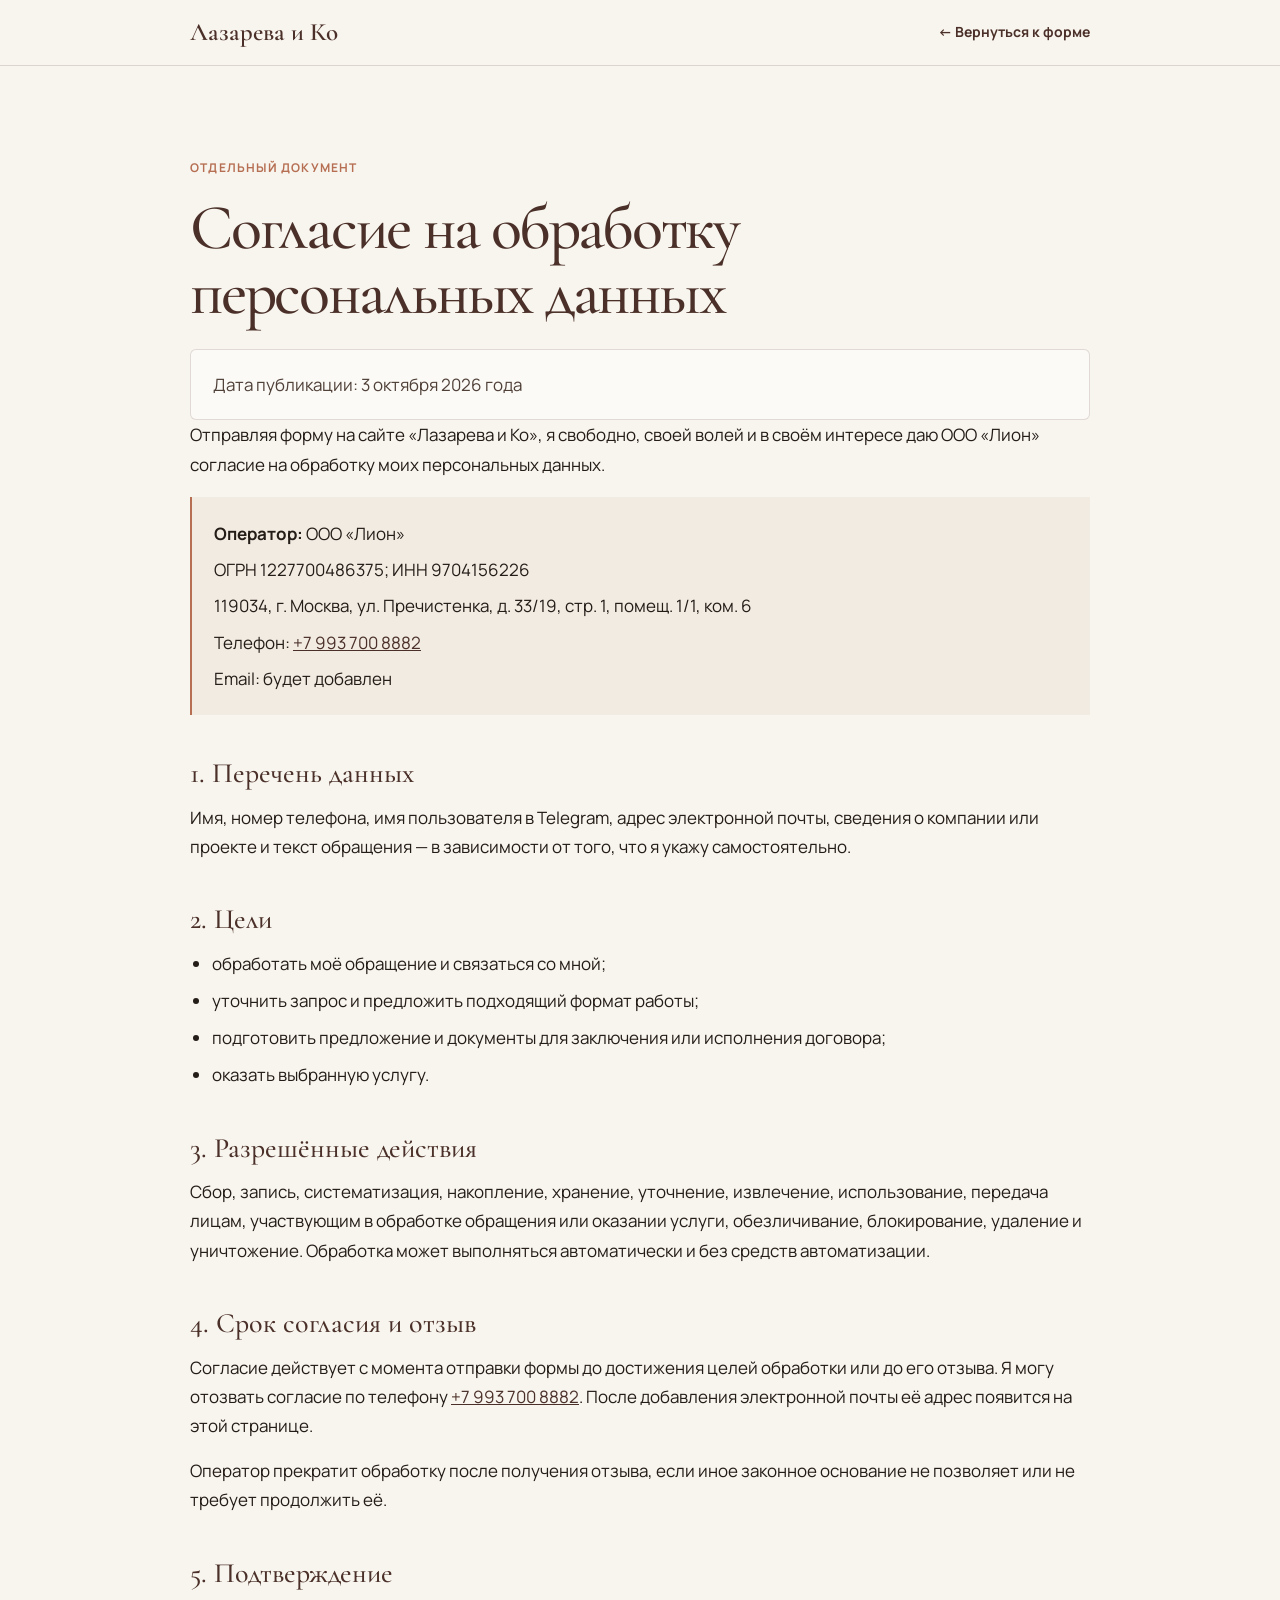
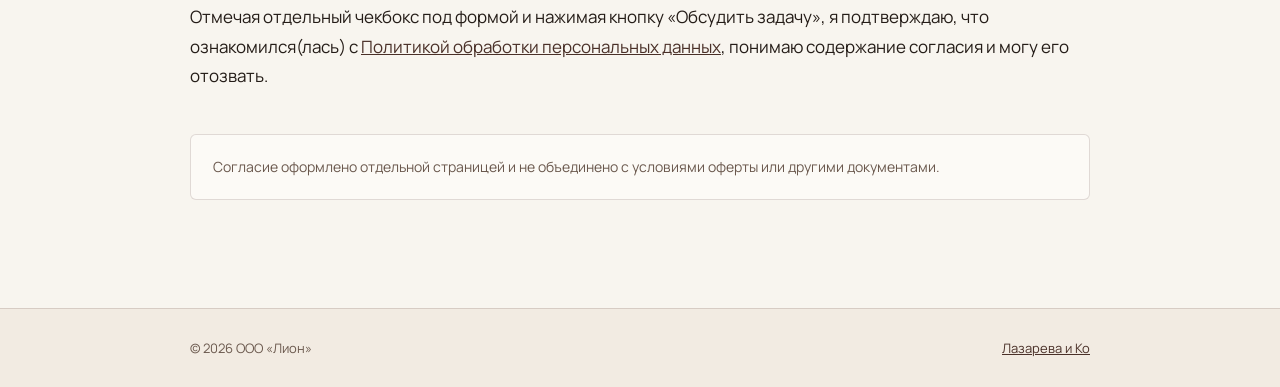
==== consent.html @ f6e2cd17 "Добавить документы и фото Анны" ====
<!doctype html>
<html lang="ru">
<head>
  <meta charset="utf-8">
  <meta name="viewport" content="width=device-width,initial-scale=1">
  <title>Согласие на обработку персональных данных — Лазарева и Ко</title>
  <link rel="preconnect" href="https://fonts.googleapis.com"><link rel="preconnect" href="https://fonts.gstatic.com" crossorigin>
  <link href="https://fonts.googleapis.com/css2?family=Cormorant+Garamond:wght@500;600&family=Manrope:wght@400;500;600;700&display=swap" rel="stylesheet"><link rel="stylesheet" href="legal.css">
</head>
<body>
<header class="legal-header"><div class="legal-header__inner"><a class="brand" href="index.html">Лазарева и Ко</a><a class="back" href="index.html#form">← Вернуться к форме</a></div></header>
<main class="legal-main">
  <p class="eyebrow">Отдельный документ</p>
  <h1>Согласие на обработку персональных данных</h1>
  <div class="meta">Дата публикации: 3 октября 2026 года</div>
  <p>Отправляя форму на сайте «Лазарева и Ко», я свободно, своей волей и в своём интересе даю ООО «Лион» согласие на обработку моих персональных данных.</p>
  <div class="details">
    <p><strong>Оператор:</strong> ООО «Лион»</p>
    <p>ОГРН 1227700486375; ИНН 9704156226</p>
    <p>119034, г. Москва, ул. Пречистенка, д. 33/19, стр. 1, помещ. 1/1, ком. 6</p>
    <p>Телефон: <a href="tel:+79937008882">+7 993 700 8882</a></p>
    <p>Email: <span data-contact-email>будет добавлен</span></p>
  </div>

  <h2>1. Перечень данных</h2>
  <p>Имя, номер телефона, имя пользователя в Telegram, адрес электронной почты, сведения о компании или проекте и текст обращения — в зависимости от того, что я укажу самостоятельно.</p>

  <h2>2. Цели</h2>
  <ul>
    <li>обработать моё обращение и связаться со мной;</li>
    <li>уточнить запрос и предложить подходящий формат работы;</li>
    <li>подготовить предложение и документы для заключения или исполнения договора;</li>
    <li>оказать выбранную услугу.</li>
  </ul>

  <h2>3. Разрешённые действия</h2>
  <p>Сбор, запись, систематизация, накопление, хранение, уточнение, извлечение, использование, передача лицам, участвующим в обработке обращения или оказании услуги, обезличивание, блокирование, удаление и уничтожение. Обработка может выполняться автоматически и без средств автоматизации.</p>

  <h2>4. Срок согласия и отзыв</h2>
  <p>Согласие действует с момента отправки формы до достижения целей обработки или до его отзыва. Я могу отозвать согласие по телефону <a href="tel:+79937008882">+7 993 700 8882</a>. После добавления электронной почты её адрес появится на этой странице.</p>
  <p>Оператор прекратит обработку после получения отзыва, если иное законное основание не позволяет или не требует продолжить её.</p>

  <h2>5. Подтверждение</h2>
  <p>Отмечая отдельный чекбокс под формой и нажимая кнопку «Обсудить задачу», я подтверждаю, что ознакомился(лась) с <a href="privacy.html">Политикой обработки персональных данных</a>, понимаю содержание согласия и могу его отозвать.</p>
  <p class="note">Согласие оформлено отдельной страницей и не объединено с условиями оферты или другими документами.</p>
</main>
<footer class="legal-footer"><div class="legal-footer__inner"><span>© 2026 ООО «Лион»</span><a href="index.html">Лазарева и Ко</a></div></footer>
</body>
</html>
---- legal.css ----
:root{
  --cream:#f8f5ef;
  --card:#fcfaf6;
  --wash:#f2ebe2;
  --cocoa:#4a3028;
  --ink:#241c17;
  --text:#4f4038;
  --taupe:#6a584d;
  --copper:#b66f52;
  --line:rgba(74,48,40,.16);
  --serif:'Cormorant Garamond',Georgia,'Times New Roman',serif;
  --sans:'Manrope',Arial,sans-serif;
}
*{box-sizing:border-box}
html{background:var(--cream);scroll-behavior:smooth}
body{margin:0;color:var(--ink);background:var(--cream);font:400 17px/1.72 var(--sans);-webkit-font-smoothing:antialiased}
a{color:var(--cocoa)}
a:hover{color:var(--copper)}
.legal-header{border-bottom:1px solid var(--line);background:rgba(248,245,239,.94)}
.legal-header__inner,.legal-main,.legal-footer__inner{width:min(calc(100% - 40px),900px);margin:0 auto}
.legal-header__inner{display:flex;align-items:center;justify-content:space-between;gap:24px;padding:20px 0}
.brand{font:600 25px/1 var(--serif);text-decoration:none}
.back{font-size:14px;font-weight:700;text-decoration:none}
.legal-main{padding:clamp(54px,8vw,92px) 0}
.eyebrow{margin:0 0 16px;color:var(--copper);font-size:12px;font-weight:700;letter-spacing:.1em;text-transform:uppercase}
h1,h2{font-family:var(--serif);font-weight:500;color:var(--cocoa)}
h1{max-width:760px;margin:0;font-size:clamp(38px,6vw,64px);letter-spacing:-.035em;line-height:1.02}
h2{margin:42px 0 12px;font-size:28px;line-height:1.2}
p{margin:0 0 16px}
ul{margin:10px 0 20px;padding-left:22px}
li+li{margin-top:8px}
.meta{margin-top:24px;padding:20px 22px;border:1px solid var(--line);border-radius:6px;background:var(--card);color:var(--text)}
.details{margin:18px 0 28px;padding:22px;border-left:2px solid var(--copper);background:var(--wash)}
.details p{margin:0}
.details p+p{margin-top:7px}
.note{margin-top:44px;padding:20px 22px;border:1px solid var(--line);border-radius:6px;background:var(--card);font-size:14px;color:var(--taupe)}
.legal-footer{padding:28px 0;border-top:1px solid var(--line);background:var(--wash);font-size:13px;color:var(--taupe)}
.legal-footer__inner{display:flex;flex-wrap:wrap;justify-content:space-between;gap:12px 24px}
@media(max-width:640px){.legal-header__inner{align-items:flex-start;flex-direction:column}.legal-main{padding-top:44px}h2{margin-top:34px}}
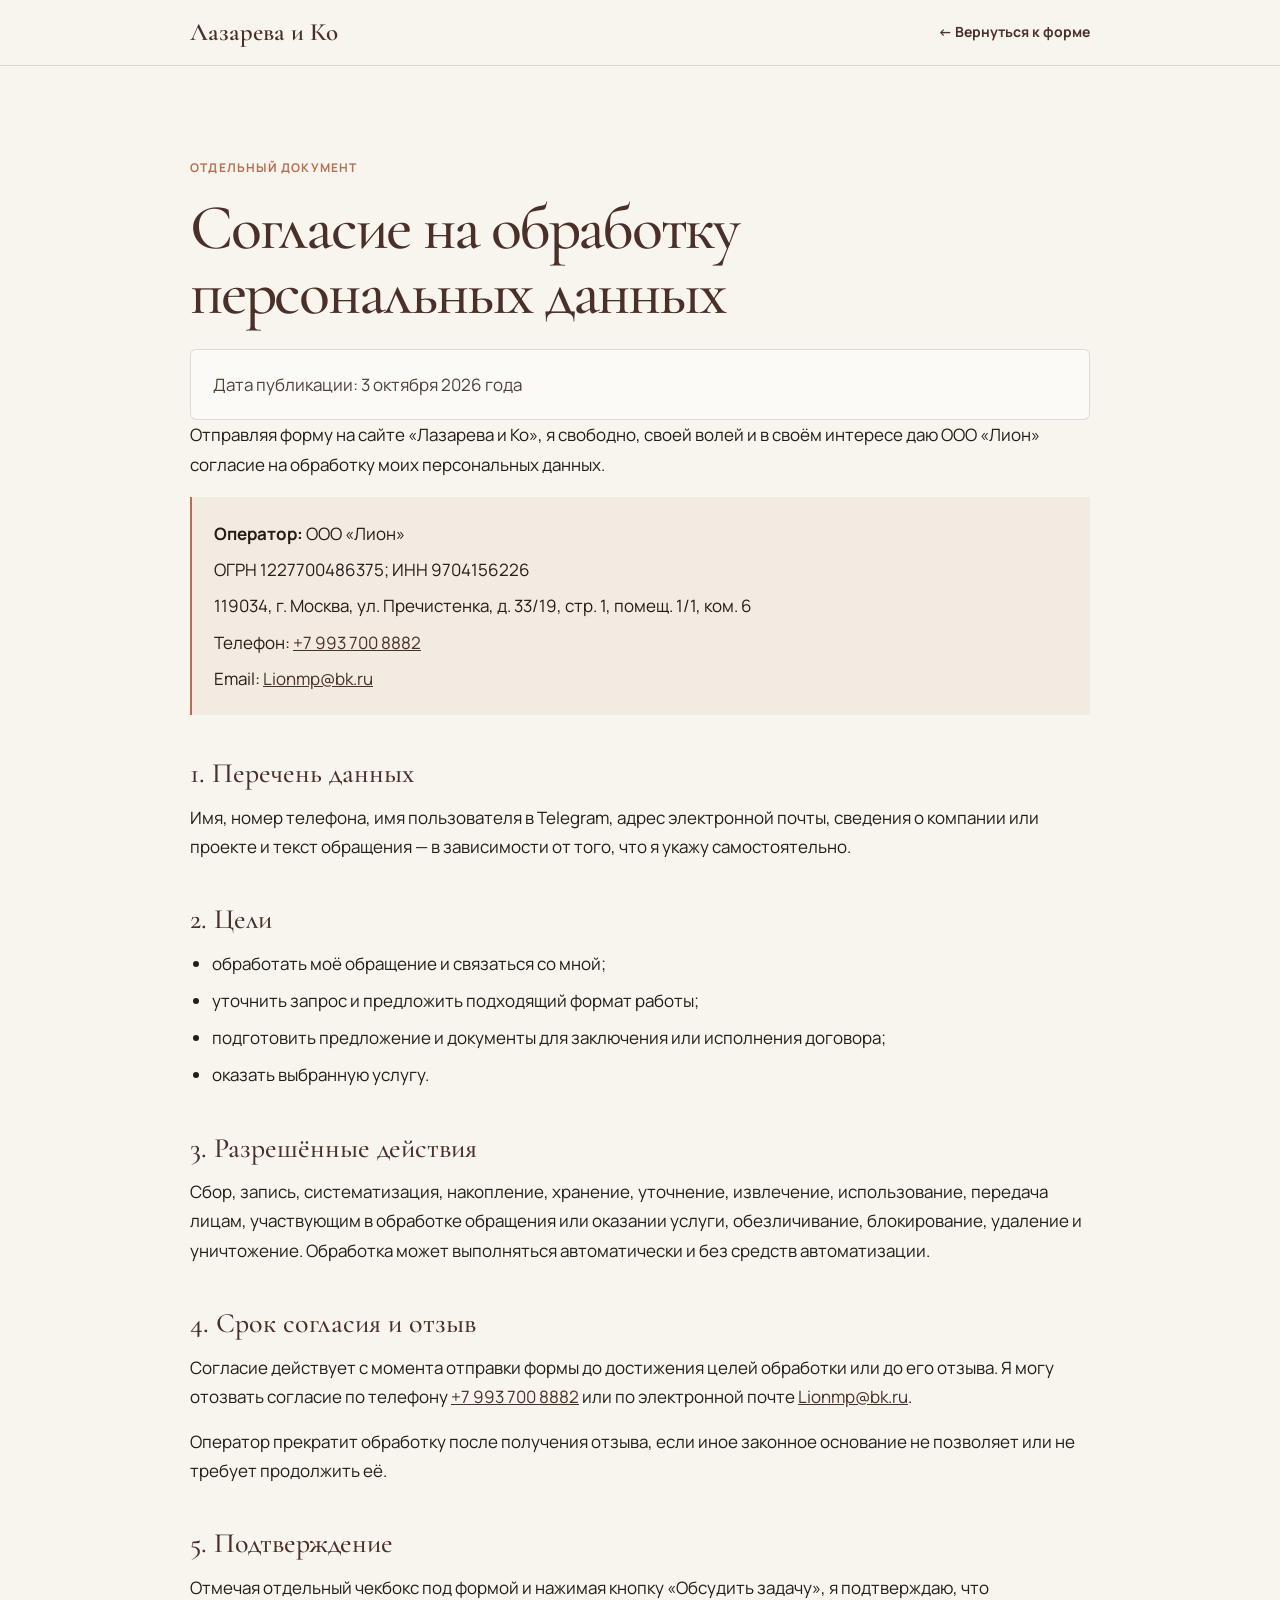
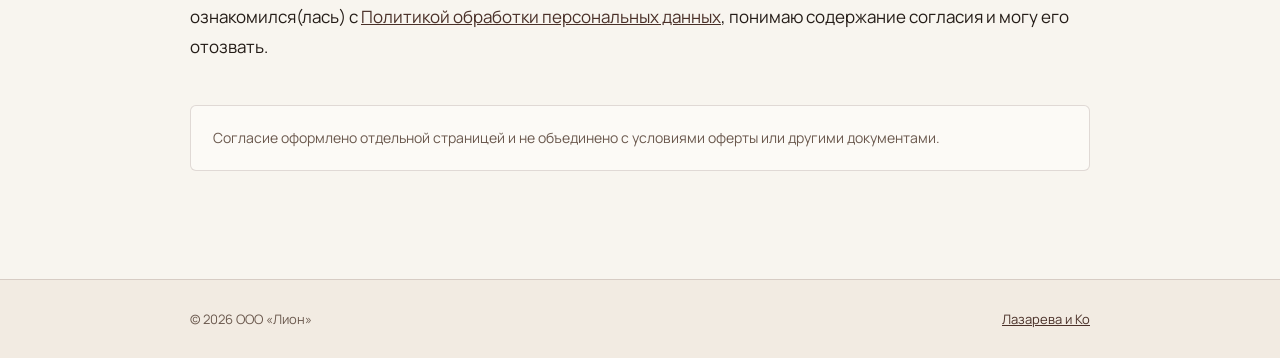
==== commit ce2dc956: "Add contact email across site" ====
--- a/consent.html
+++ b/consent.html
@@ -19,7 +19,7 @@
     <p>ОГРН 1227700486375; ИНН 9704156226</p>
     <p>119034, г. Москва, ул. Пречистенка, д. 33/19, стр. 1, помещ. 1/1, ком. 6</p>
     <p>Телефон: <a href="tel:+79937008882">+7 993 700 8882</a></p>
-    <p>Email: <span data-contact-email>будет добавлен</span></p>
+    <p>Email: <a href="mailto:Lionmp@bk.ru" data-contact-email>Lionmp@bk.ru</a></p>
   </div>
 
   <h2>1. Перечень данных</h2>
@@ -37,7 +37,7 @@
   <p>Сбор, запись, систематизация, накопление, хранение, уточнение, извлечение, использование, передача лицам, участвующим в обработке обращения или оказании услуги, обезличивание, блокирование, удаление и уничтожение. Обработка может выполняться автоматически и без средств автоматизации.</p>
 
   <h2>4. Срок согласия и отзыв</h2>
-  <p>Согласие действует с момента отправки формы до достижения целей обработки или до его отзыва. Я могу отозвать согласие по телефону <a href="tel:+79937008882">+7 993 700 8882</a>. После добавления электронной почты её адрес появится на этой странице.</p>
+  <p>Согласие действует с момента отправки формы до достижения целей обработки или до его отзыва. Я могу отозвать согласие по телефону <a href="tel:+79937008882">+7 993 700 8882</a> или по электронной почте <a href="mailto:Lionmp@bk.ru">Lionmp@bk.ru</a>.</p>
   <p>Оператор прекратит обработку после получения отзыва, если иное законное основание не позволяет или не требует продолжить её.</p>
 
   <h2>5. Подтверждение</h2>
@@ -47,4 +47,3 @@
 <footer class="legal-footer"><div class="legal-footer__inner"><span>© 2026 ООО «Лион»</span><a href="index.html">Лазарева и Ко</a></div></footer>
 </body>
 </html>
-
